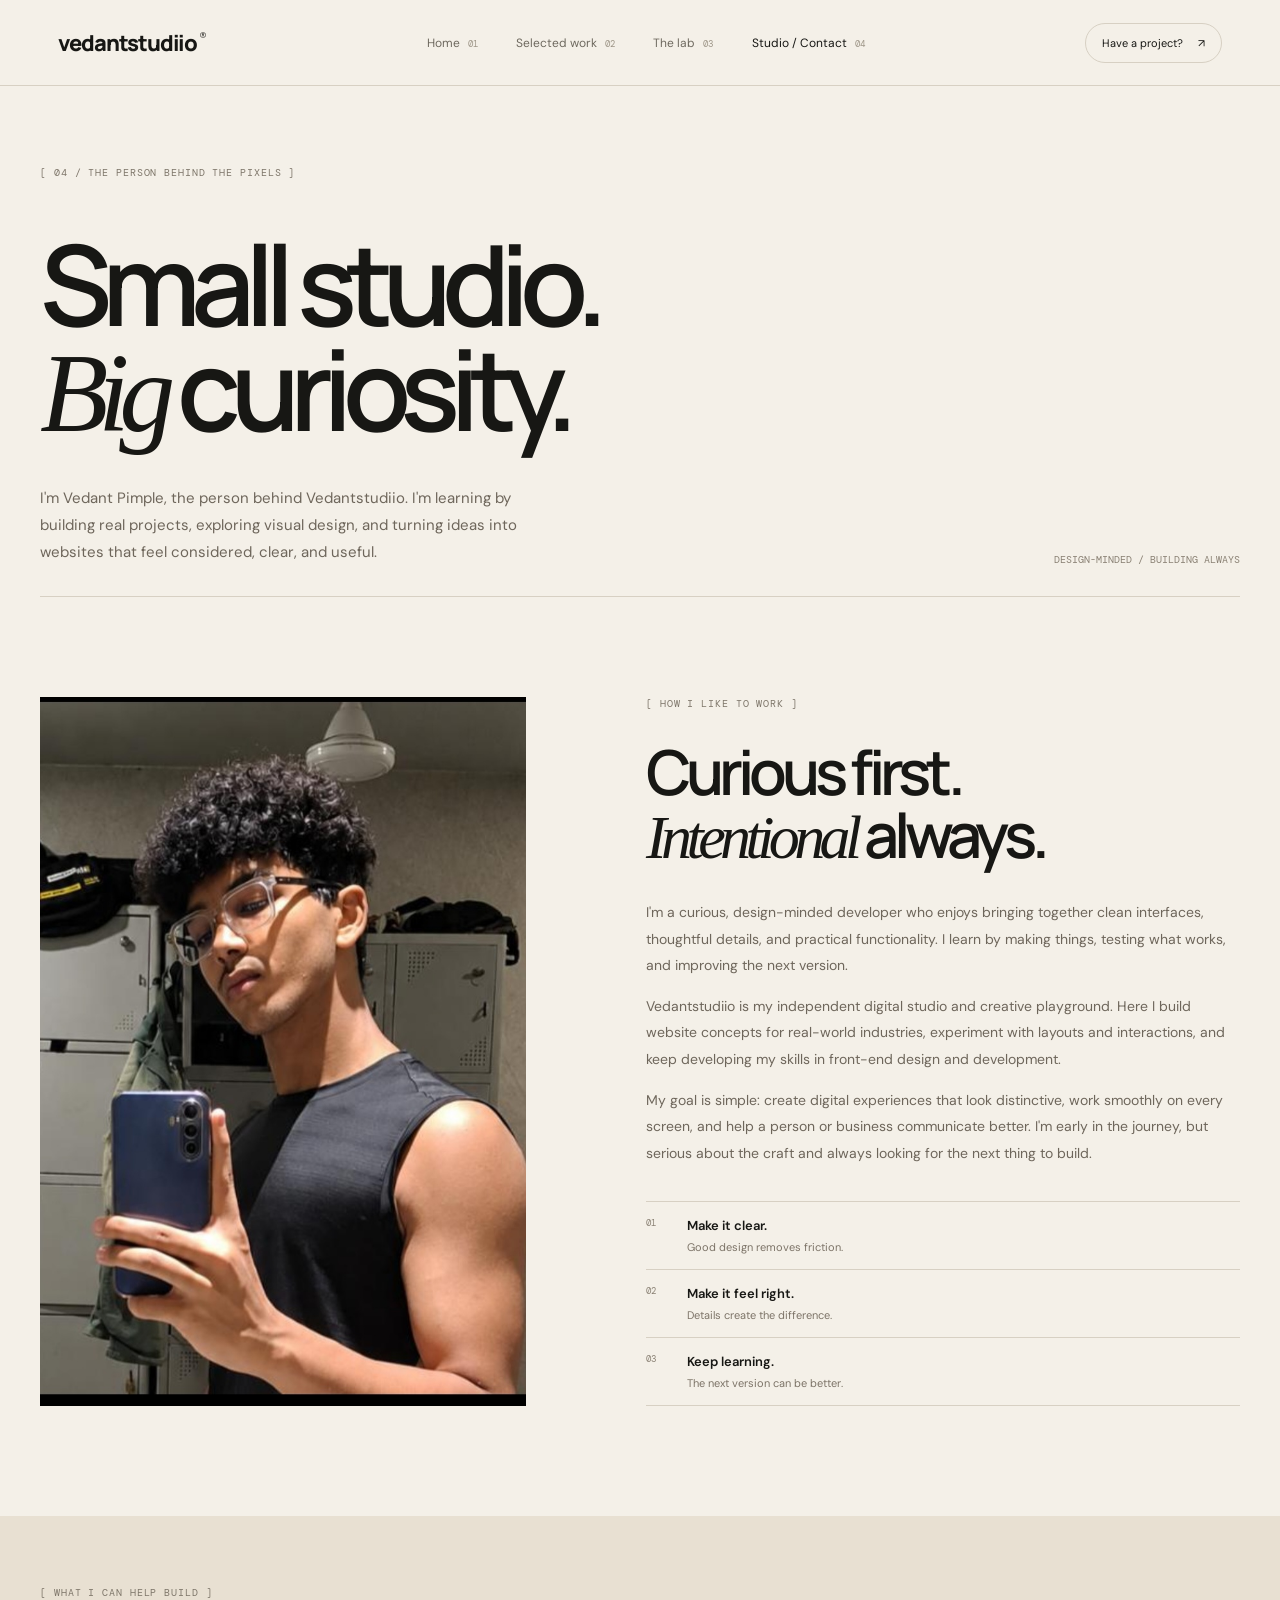
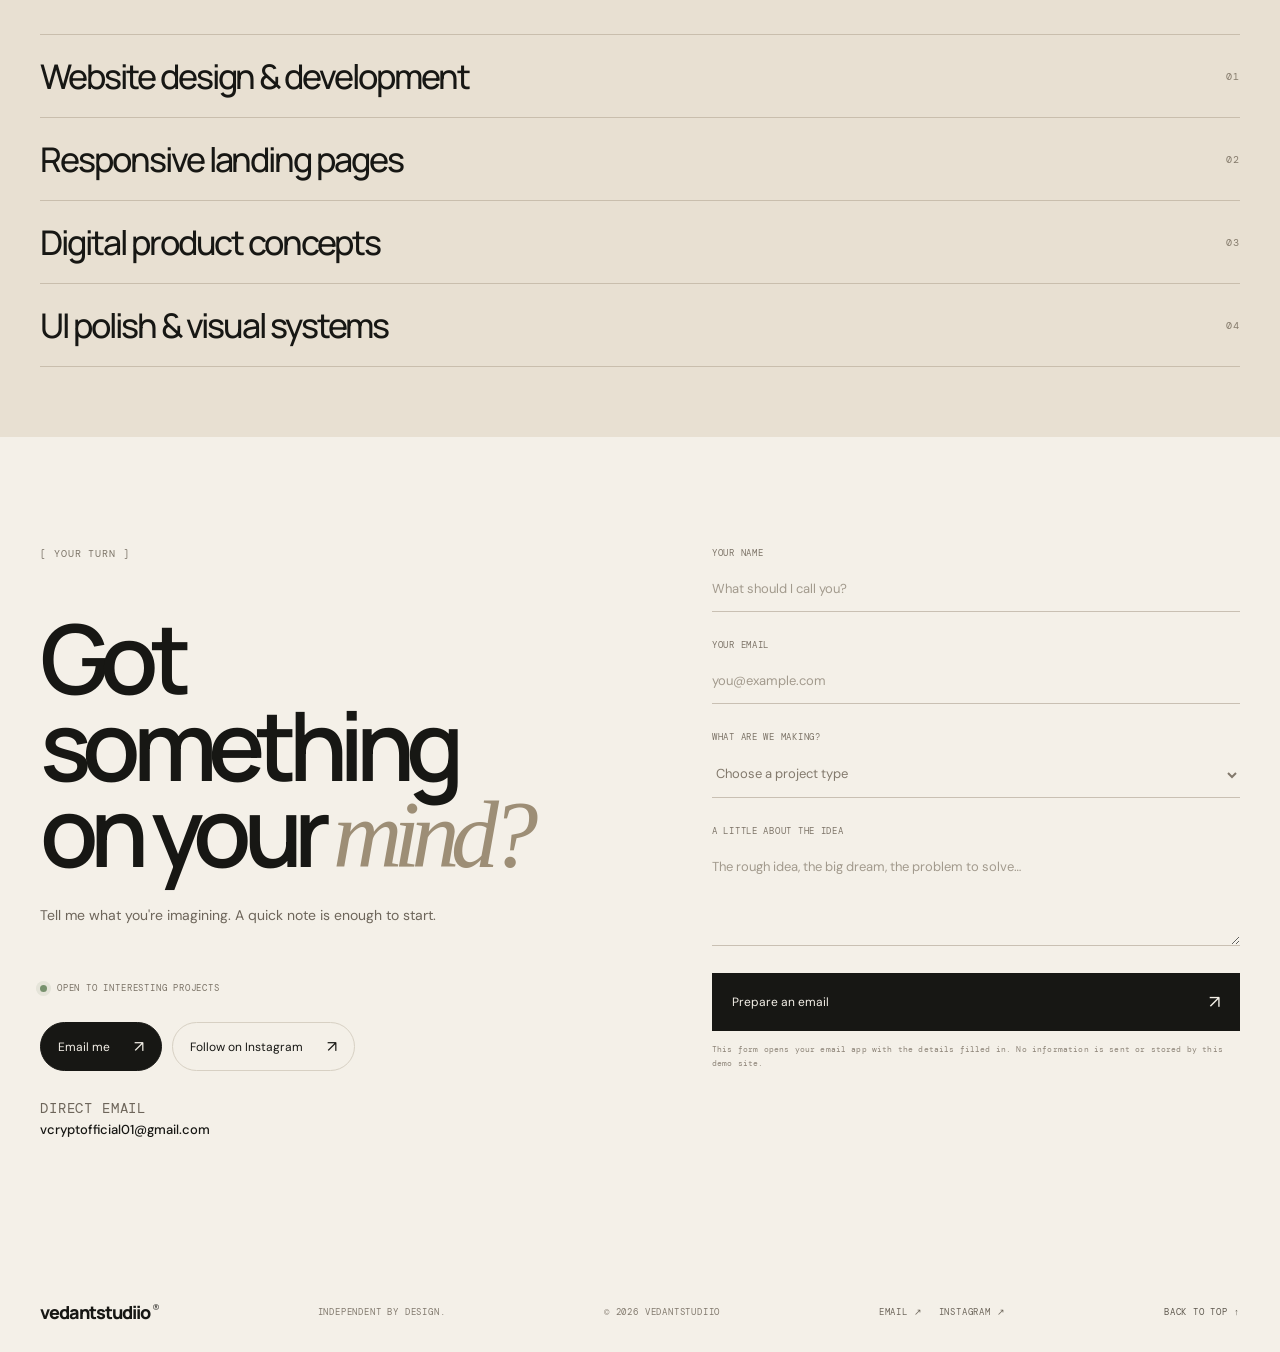
==== about.html @ d3da40c5 "Replace with correct portfolio files" ====
<!doctype html><html lang="en"><head><meta charset="utf-8"><meta name="viewport" content="width=device-width,initial-scale=1"><meta name="theme-color" content="#f4f0e8"><meta name="description" content="Meet Vedantstudiio and start a project conversation."><title>Studio / Contact — Vedantstudiio®</title><link rel="preconnect" href="https://fonts.googleapis.com"><link href="https://fonts.googleapis.com/css2?family=DM+Mono:wght@400;500&family=DM+Sans:wght@400;500;600;700&family=Manrope:wght@400;500;600;700;800&display=swap" rel="stylesheet"><link rel="stylesheet" href="styles.css"><script defer src="script.js"></script></head><body><header class="site-header"><a class="wordmark" href="index.html">vedantstudiio<span>®</span></a><nav class="nav" id="nav"><a href="index.html">Home <i>01</i></a><a href="work.html">Selected work <i>02</i></a><a href="lab.html">The lab <i>03</i></a><a class="active" href="about.html">Studio / Contact <i>04</i></a></nav><a class="header-cta" href="#contact">Have a project? <span>↗</span></a><button class="menu-toggle" aria-label="Toggle menu" aria-expanded="false"><span></span><span></span></button></header><main><section class="page-hero shell about-hero"><p class="section-label">[ 04 / THE PERSON BEHIND THE PIXELS ]</p><h1>Small studio.<br><span class="serif-word">Big</span> curiosity.</h1><div class="page-hero-bottom"><p>I'm Vedant Pimple, the person behind Vedantstudiio. I'm learning by building real projects, exploring visual design, and turning ideas into websites that feel considered, clear, and useful.</p><span>DESIGN-MINDED / BUILDING ALWAYS</span></div></section><section class="about-story shell"><div class="about-mark image-slot"><img class="replaceable-image portrait-image" src="assets/vedant.jpg" alt="Portrait of Vedant" onerror="this.classList.add('image-missing')"><span class="image-hint">ADD YOUR PHOTO · assets/vedant.jpg</span><div class="about-mark-inner"><span>V.</span><small>IDEAS<br>IN MOTION</small><b>✳</b></div><span class="about-mark-caption">A WORK IN PROGRESS, BY DESIGN.</span></div><div class="about-copy"><p class="section-label">[ HOW I LIKE TO WORK ]</p><h2>Curious first.<br><span class="serif-word">Intentional</span> always.</h2><p>I'm a curious, design-minded developer who enjoys bringing together clean interfaces, thoughtful details, and practical functionality. I learn by making things, testing what works, and improving the next version.</p><p>Vedantstudiio is my independent digital studio and creative playground. Here I build website concepts for real-world industries, experiment with layouts and interactions, and keep developing my skills in front-end design and development.</p><p>My goal is simple: create digital experiences that look distinctive, work smoothly on every screen, and help a person or business communicate better. I'm early in the journey, but serious about the craft and always looking for the next thing to build.</p><div class="principles"><div><span>01</span><b>Make it clear.</b><p>Good design removes friction.</p></div><div><span>02</span><b>Make it feel right.</b><p>Details create the difference.</p></div><div><span>03</span><b>Keep learning.</b><p>The next version can be better.</p></div></div></div></section><section class="services-band"><div class="shell"><p class="section-label">[ WHAT I CAN HELP BUILD ]</p><div class="service-row"><h3>Website design & development</h3><span>01</span></div><div class="service-row"><h3>Responsive landing pages</h3><span>02</span></div><div class="service-row"><h3>Digital product concepts</h3><span>03</span></div><div class="service-row"><h3>UI polish & visual systems</h3><span>04</span></div></div></section><section class="contact-section shell" id="contact"><div class="contact-intro"><p class="section-label">[ YOUR TURN ]</p><h2>Got something<br>on your <span class="serif-word">mind?</span></h2><p>Tell me what you're imagining. A quick note is enough to start.</p><div class="contact-aside"><span class="status-dot"></span> OPEN TO INTERESTING PROJECTS</div><div class="about-social-actions"><a class="social-action social-action-dark" href="mailto:vcryptofficial01@gmail.com">Email me <span>↗</span></a><a class="social-action" href="https://instagram.com/vedantstudiio?srtk=dDhkZWZseGZianFi" target="_blank" rel="noopener noreferrer">Follow on Instagram <span>↗</span></a></div><p class="contact-email-line">DIRECT EMAIL <a href="mailto:vcryptofficial01@gmail.com">vcryptofficial01@gmail.com</a></p></div><form class="contact-form" id="contact-form"><label for="name">YOUR NAME</label><input id="name" name="name" placeholder="What should I call you?" required><label for="email">YOUR EMAIL</label><input id="email" name="email" type="email" placeholder="you@example.com" required><label for="project">WHAT ARE WE MAKING?</label><select id="project" name="project" required><option value="" disabled selected>Choose a project type</option><option>Business website</option><option>Landing page</option><option>Digital product / concept</option><option>Something else</option></select><label for="message">A LITTLE ABOUT THE IDEA</label><textarea id="message" name="message" rows="4" placeholder="The rough idea, the big dream, the problem to solve…" required></textarea><button class="submit-button" type="submit">Prepare an email <span>↗</span></button><p class="form-note">This form opens your email app with the details filled in. No information is sent or stored by this demo site.</p><p class="form-feedback" id="form-feedback" aria-live="polite"></p></form></section></main><footer class="site-footer shell"><a class="wordmark" href="index.html">vedantstudiio<span>®</span></a><span>INDEPENDENT BY DESIGN.</span><span>© <span data-year>2026</span> VEDANTSTUDIIO</span><div class="footer-social"><a href="mailto:vcryptofficial01@gmail.com">EMAIL ↗</a><a href="https://instagram.com/vedantstudiio?srtk=dDhkZWZseGZianFi" target="_blank" rel="noopener noreferrer">INSTAGRAM ↗</a></div><a href="#top" class="back-top">BACK TO TOP ↑</a></footer></body></html>
---- styles.css ----
:root{--paper:#f4f0e8;--paper-2:#e9e2d5;--ink:#171714;--muted:#777166;--line:#d7d0c3;--accent:#b7a88f;--mono:'DM Mono',monospace;--sans:'DM Sans',sans-serif;--display:'Manrope',sans-serif}*{box-sizing:border-box}html{scroll-behavior:smooth;scroll-padding-top:90px}body{margin:0;background:var(--paper);color:var(--ink);font-family:var(--sans);-webkit-font-smoothing:antialiased}a{color:inherit;text-decoration:none}button,input,textarea,select{font:inherit}.shell{width:min(1200px,calc(100% - 64px));margin-inline:auto}.loader{position:fixed;inset:0;background:var(--ink);color:var(--paper);z-index:1000;display:flex;flex-direction:column;align-items:center;justify-content:center;gap:12px;transition:opacity .65s ease,visibility .65s ease}.loader>span{font:800 72px var(--display);letter-spacing:-.1em}.loader-dot{color:#c2b49b}.loader small{font:10px var(--mono);letter-spacing:.18em}.loader.done{opacity:0;visibility:hidden}.site-header{height:86px;width:min(1440px,100%);padding:0 4.5%;margin:auto;display:flex;align-items:center;justify-content:space-between;border-bottom:1px solid var(--line);position:relative;z-index:30}.wordmark{font:800 22px var(--display);letter-spacing:-1.2px;white-space:nowrap}.wordmark span{font:10px var(--mono);vertical-align:top;margin-left:3px;letter-spacing:0}.nav{display:flex;align-items:center;gap:clamp(16px,3vw,42px)}.nav a{font-size:12px;color:#6e695f;transition:color .2s}.nav a:hover,.nav a.active{color:var(--ink)}.nav i{font:9px var(--mono);color:#9e9688;margin-left:5px}.header-cta{font-size:11px;border:1px solid var(--line);border-radius:50px;padding:12px 16px;transition:background .2s,color .2s}.header-cta span{margin-left:12px}.header-cta:hover{background:var(--ink);color:var(--paper)}.menu-toggle{display:none;background:none;border:0;padding:8px}.menu-toggle span{display:block;width:23px;height:1px;background:var(--ink);margin:6px}.hero{padding-top:68px}.eyebrow,.section-label,.mini-label,.hero-meta,.art-caption,.visual-top,.visual-index,.project-tags,.manifesto-bottom,.site-footer,.lab-board-head,.motion-label,.system-label,.type-art-small,.type-art-foot,.detail-meta span,.service-row>span,.contact-aside,.form-note{font:10px var(--mono);letter-spacing:.09em}.eyebrow{display:flex;align-items:center;gap:10px;color:#696357}.eyebrow-year{margin-left:auto}.status-dot{display:inline-block;width:7px;height:7px;border-radius:50%;background:#78916e;box-shadow:0 0 0 4px #78916e20}.hero h1,.page-hero h1{font:600 clamp(58px,9.5vw,132px)/.94 var(--display);letter-spacing:-.09em;margin:62px 0 28px;max-width:1100px}.serif-word{font-family:Georgia,'Times New Roman',serif;font-weight:400;font-style:italic;letter-spacing:-.09em}.period{color:#a99b83}.hero-bottom{display:flex;align-items:flex-end;justify-content:space-between;gap:32px;margin-bottom:54px}.hero-copy{font-size:16px;line-height:1.75;color:#666055;max-width:430px;margin:0}.round-link{width:100px;height:100px;border:1px solid var(--line);border-radius:50%;display:flex;flex-direction:column;align-items:center;justify-content:center;gap:7px;font-size:11px;line-height:1.3;transition:background .25s,color .25s,transform .25s}.round-link b{font-size:18px;font-weight:400}.round-link:hover{background:var(--ink);color:var(--paper);transform:rotate(-8deg)}.hero-art{height:clamp(300px,42vw,510px);background:#e7e0d3;position:relative;overflow:hidden}.art-grid{position:absolute;inset:0;background-image:linear-gradient(#1717140b 1px,transparent 1px),linear-gradient(90deg,#1717140b 1px,transparent 1px);background-size:42px 42px;mask-image:linear-gradient(90deg,transparent,#000 25%,#000 75%,transparent)}.orbit{position:absolute;border:1px solid #8d816d70;border-radius:50%;left:50%;top:50%;transform:translate(-50%,-50%) rotate(-25deg)}.orbit-one{width:64%;height:76%}.orbit-two{width:42%;height:110%;transform:translate(-50%,-50%) rotate(42deg)}.art-core{position:absolute;width:clamp(140px,22vw,270px);aspect-ratio:1;left:50%;top:50%;transform:translate(-50%,-50%);border-radius:50%;background:radial-gradient(circle at 35% 28%,#f7f1e6 0,#c8b99f 35%,#897d6b 72%,#554d42 100%);box-shadow:inset -22px -22px 35px #17171428,0 28px 80px #17171424;display:grid;place-items:center}.art-core:after{content:'';position:absolute;inset:9%;border:1px solid #f4f0e85c;border-radius:50%}.art-core span{font:700 clamp(48px,8vw,100px) var(--display);letter-spacing:-.12em;color:#27241f;text-shadow:0 1px 0 #fff6}.art-caption{position:absolute;bottom:24px;color:#6d6558}.art-caption-left{left:26px}.art-caption-right{right:26px}.art-cross{position:absolute;font-size:25px;color:#807461}.cross-one{top:20%;left:20%}.cross-two{bottom:20%;right:18%;font-size:32px}.hero-meta{display:flex;justify-content:space-between;color:#827a6d;padding:17px 0 0}.intro-band{margin-top:120px;background:#eae4d9;padding:90px 0}.intro-grid{display:grid;grid-template-columns:1fr 2fr;gap:8%}.section-label{color:#7e766a;margin:0}.intro-grid h2,.section-heading h2,.next-project h2{font:600 clamp(38px,5vw,66px)/1.04 var(--display);letter-spacing:-.07em;margin:0 0 24px;max-width:700px}.body-copy{color:#6a6358;font-size:15px;line-height:1.85;max-width:570px}.text-link{display:inline-flex;align-items:center;gap:28px;padding:10px 0;border-bottom:1px solid #a79d8c;font-size:12px;margin-top:16px}.text-link span{font-size:17px;transition:transform .2s}.text-link:hover span{transform:translate(3px,-3px)}.section-space{padding-top:110px;padding-bottom:110px}.section-heading{display:flex;align-items:flex-end;justify-content:space-between;gap:24px;margin-bottom:40px}.section-heading h2{margin:15px 0 0}.section-heading>.text-link{margin-bottom:8px}.project-grid{display:grid;grid-template-columns:1fr 1fr;gap:24px}.project-card{min-width:0}.project-visual{height:clamp(300px,39vw,475px);position:relative;overflow:hidden}.visual-top{position:absolute;z-index:3;left:22px;right:22px;top:20px;display:flex;justify-content:space-between;color:#5d574d;font-size:9px}.visual-index{position:absolute;bottom:18px;right:20px;color:#6d6559;font-size:9px}.dental-visual{background:#dce0d2}.dental-window{position:absolute;inset:16% 10% 13%;background:#f7f4ec;overflow:hidden;box-shadow:0 20px 60px #29291d14}.dental-nav{position:absolute;left:6%;right:6%;top:7%;display:flex;justify-content:space-between;align-items:center;z-index:2}.dental-nav b{font:800 16px var(--display);letter-spacing:-1px}.dental-nav b span{color:#809078}.dental-nav small{font-size:7px;color:#77796d}.dental-copy{position:absolute;z-index:2;left:8%;top:31%;font:700 clamp(23px,3.1vw,44px)/.98 var(--display);letter-spacing:-.08em}.dental-copy em{font-family:Georgia,serif;font-weight:400}.dental-copy i{font:18px var(--sans);display:inline-block;margin-left:12px}.dental-sun{position:absolute;width:44%;aspect-ratio:1;border-radius:50%;right:7%;top:25%;background:#d7d9c7}.dental-leaf{position:absolute;z-index:1;background:#8d9a7f;border-radius:100% 0 100% 0;transform:rotate(35deg)}.leaf-a{width:29%;height:52%;right:13%;bottom:-2%}.leaf-b{width:22%;height:40%;right:30%;bottom:0;transform:rotate(-32deg);background:#aab39b}.dental-pill{position:absolute;left:8%;bottom:10%;z-index:3;border:1px solid #b9b9a8;border-radius:30px;padding:8px 10px;font:8px var(--mono);letter-spacing:.08em}.chemistry-visual{background:#242821;color:#e9e4d8}.chemistry-visual .visual-top,.chemistry-visual .visual-index{color:#c7c0b2}.chem-orb{position:absolute;border-radius:50%;border:1px solid #c6b89b80}.orb-a{width:55%;aspect-ratio:1;right:-8%;top:17%;background:radial-gradient(circle at 33% 30%,#c3b497,#6f7563 42%,#30352b 72%);box-shadow:inset -25px -25px 40px #0b0e0b90,0 25px 70px #0003}.orb-b{width:25%;aspect-ratio:1;right:36%;top:18%;background:radial-gradient(circle at 30% 30%,#d6c7a9,#5e6657 80%)}.orb-c{width:15%;aspect-ratio:1;right:18%;bottom:16%;background:radial-gradient(circle at 35% 30%,#e4d4b5,#777b65 70%)}.chem-lines{position:absolute;inset:0;background:repeating-linear-gradient(120deg,transparent 0 32px,#d8cfb018 33px 34px)}.chem-title{position:absolute;left:9%;top:28%;z-index:2;font:700 clamp(27px,4vw,54px)/.94 var(--display);letter-spacing:-.08em}.chem-title em{font-family:Georgia,serif;font-weight:400}.chem-footer{position:absolute;left:22px;right:22px;bottom:22px;display:flex;justify-content:space-between;font:9px var(--mono);color:#c7c0b2;letter-spacing:.07em}.project-info{display:flex;justify-content:space-between;align-items:center;padding:20px 0 12px}.project-info h3{font:600 23px var(--display);letter-spacing:-.05em;margin:0 0 5px}.project-info p{font-size:12px;color:#777064;margin:0}.arrow-circle{display:grid;place-items:center;width:42px;height:42px;flex-shrink:0;border:1px solid var(--line);border-radius:50%;font-size:18px;transition:background .2s,color .2s,transform .2s}.project-card:hover .arrow-circle,.lab-submit .arrow-circle:hover{background:var(--ink);color:var(--paper);transform:rotate(45deg)}.project-tags{display:flex;gap:8px;flex-wrap:wrap;color:#837b6f;font-size:8px}.project-tags span,.lab-tags span{border:1px solid var(--line);border-radius:20px;padding:7px 10px}.manifesto{background:#d9d0c0;padding:85px 0 34px;overflow:hidden}.manifesto-inner{position:relative}.manifesto-text{font:700 clamp(72px,13vw,175px)/.82 var(--display);letter-spacing:-.105em;margin:65px 0 80px}.manifesto-text .serif-word{letter-spacing:-.11em}.manifesto-star{font:32px var(--sans);vertical-align:top;margin-left:18px;color:#877b66}.manifesto-bottom{border-top:1px solid #b7ad9d;padding-top:18px;display:flex;justify-content:space-between;color:#6c6356}.lab-strip{display:grid;grid-template-columns:70px 1fr 150px;align-items:center;gap:24px;border-top:1px solid var(--line);border-bottom:1px solid var(--line);padding:32px 0}.lab-number{font:12px var(--mono);color:#827a6d;align-self:start}.lab-main h3{font:600 clamp(23px,3vw,36px) var(--display);letter-spacing:-.06em;margin:12px 0}.lab-main p{font-size:13px;line-height:1.7;color:#71695e;max-width:560px;margin:0}.mini-label{font-size:9px;color:#857c6f}.lab-stamp{width:118px;height:118px;border:1px solid #a79b87;border-radius:50%;display:flex;align-items:center;justify-content:center;flex-direction:column;text-align:center;font:10px var(--mono);line-height:1.5;transform:rotate(10deg);color:#756b5a}.lab-stamp span{font-size:19px}.contact-banner{background:var(--ink);color:var(--paper);padding:85px 0 28px}.contact-banner .section-label{color:#a9a091}.contact-inner{position:relative}.contact-inner h2{font:600 clamp(65px,10vw,132px)/.88 var(--display);letter-spacing:-.09em;margin:55px 0 70px}.contact-inner h2 .serif-word{color:#c9bba4}.contact-circle{position:absolute;right:7%;top:30%;width:125px;height:125px;border:1px solid #827b6d;border-radius:50%;display:flex;align-items:center;justify-content:center;flex-direction:column;gap:10px;font-size:12px;line-height:1.35;transition:background .2s,color .2s,transform .2s}.contact-circle b{font-size:20px;font-weight:400}.contact-circle:hover{background:var(--paper);color:var(--ink);transform:rotate(-8deg)}.contact-bottom{display:flex;justify-content:space-between;border-top:1px solid #494840;padding-top:18px;font:10px var(--mono);letter-spacing:.08em;color:#aaa293}.contact-bottom a{color:var(--paper)}.site-footer{display:flex;align-items:center;justify-content:space-between;gap:20px;padding-top:28px;padding-bottom:28px;color:#827a6e;font-size:9px}.site-footer .wordmark{color:var(--ink);font:800 18px var(--display);letter-spacing:-1px}.back-top{color:#5f594f}.page-hero{padding-top:80px;padding-bottom:55px}.page-hero h1{font-size:clamp(60px,9vw,112px);margin:52px 0 38px}.page-hero-bottom{display:flex;align-items:flex-end;justify-content:space-between;gap:30px;border-bottom:1px solid var(--line);padding-bottom:30px}.page-hero-bottom p{font-size:15px;line-height:1.8;color:#6e665b;max-width:500px;margin:0}.page-hero-bottom>span{font:10px var(--mono);color:#8a8174;white-space:nowrap}.work-list{padding-bottom:110px}.work-detail{padding:36px 0 76px;border-bottom:1px solid var(--line);margin-bottom:35px}.large-visual{height:clamp(360px,55vw,620px)}.large-visual .dental-window{inset:13% 16% 12%}.large-visual .dental-copy{font-size:clamp(35px,6vw,75px)}.large-visual .dental-nav b{font-size:22px}.large-visual .dental-pill{font-size:10px;padding:11px 14px}.large-visual .chem-title{font-size:clamp(48px,8vw,100px)}.work-detail-copy{display:grid;grid-template-columns:1.2fr 1fr;gap:10%;padding-top:30px}.work-detail-copy h2{font:600 clamp(32px,5vw,55px) var(--display);letter-spacing:-.07em;margin:12px 0}.work-detail-copy>div:first-child>p{font-size:14px;line-height:1.85;color:#6c6459;max-width:580px}.detail-meta{display:grid;gap:18px;align-content:center}.detail-meta div{display:flex;flex-direction:column;gap:7px;border-bottom:1px solid var(--line);padding-bottom:13px}.detail-meta span{font-size:8px;color:#8a8174}.detail-meta b{font-size:12px;font-weight:500}.note-card{background:#e9e2d5;padding:28px;display:flex;gap:25px;align-items:flex-start}.note-symbol{font-size:28px}.note-card h3{font:600 23px var(--display);letter-spacing:-.05em;margin:10px 0}.note-card p{font-size:12px;line-height:1.8;color:#70685d;max-width:700px}.next-project{background:#e8e0d2;padding:80px 0}.next-project h2{margin:40px 0}.lab-hero{padding-bottom:40px}.live-note{display:flex;align-items:center;gap:9px}.lab-board{padding-bottom:110px}.lab-board-head{display:flex;justify-content:space-between;color:#857c70;padding:18px 0;border-top:1px solid var(--line)}.lab-item{display:grid;grid-template-columns:1fr 1fr;gap:6%;align-items:center;padding:35px 0;border-bottom:1px solid var(--line)}.lab-art{aspect-ratio:1.16;position:relative;overflow:hidden;background:#e6dece}.type-art{background:#d8cdbb;padding:8%;display:flex;flex-direction:column;justify-content:space-between}.type-art-small,.type-art-foot{color:#756a59}.type-art-big{font:700 clamp(48px,7vw,90px)/.8 var(--display);letter-spacing:-.11em}.type-art-big em{font-family:Georgia,serif;font-weight:400}.type-art-star{position:absolute;right:11%;top:12%;font-size:40px;color:#8e806b}.motion-art{background:#22251f;display:grid;place-items:center}.motion-rings{width:65%;aspect-ratio:1;position:relative;border-radius:50%;display:grid;place-items:center}.motion-rings span{position:absolute;inset:0;border:1px solid #c7bba4a6;border-radius:50%;animation:orbit 14s linear infinite}.motion-rings span:nth-child(2){inset:10%;transform:rotateX(65deg);animation-duration:10s}.motion-rings span:nth-child(3){inset:20%;transform:rotateY(65deg);animation-duration:17s}.motion-rings span:nth-child(4){inset:-10%;transform:rotate(55deg);animation-duration:22s}.motion-rings i{font:700 clamp(40px,6vw,70px) var(--display);letter-spacing:-.1em;color:#e5d9c4;font-style:normal}.motion-label{position:absolute;bottom:20px;left:20px;color:#c4b8a3}.system-art{background:#e1d9ca;display:grid;place-items:center}.system-window{width:70%;height:65%;background:#f6f2e9;border:1px solid #bcb2a0;position:relative;padding:13% 8%}.system-window-head{position:absolute;top:0;left:0;right:0;height:18%;border-bottom:1px solid #d4cbbb;display:flex;align-items:center;gap:5px;padding:0 8%}.system-window-head span{width:5px;height:5px;border-radius:50%;background:#b4a893}.system-window-head b{font:7px var(--mono);margin-left:auto;color:#847968}.system-block{position:absolute;border:1px solid #b9ad98}.block-a{left:8%;top:29%;width:44%;height:36%;background:#d6c9b4}.block-b{right:8%;top:29%;width:30%;height:22%;background:#8d9580}.block-c{right:8%;bottom:15%;width:30%;height:27%;background:#ece4d6}.system-line{position:absolute;left:8%;bottom:15%;width:44%;height:1px;background:#b9ad98}.system-label{position:absolute;bottom:18px;left:20px;color:#726756;font-size:8px}.lab-item-copy h2{font:600 clamp(28px,4vw,43px)/1.05 var(--display);letter-spacing:-.07em;margin:17px 0}.lab-item-copy p{font-size:13px;line-height:1.8;color:#71695e;max-width:430px}.lab-item-top{display:flex;align-items:center;justify-content:space-between;gap:12px}.status-pill{font:8px var(--mono);letter-spacing:.05em;padding:7px 9px;border:1px solid #c9beac;border-radius:20px;color:#766b5a;white-space:nowrap}.lab-tags{display:flex;gap:8px;flex-wrap:wrap;margin-top:22px;font:8px var(--mono);color:#81786b}.lab-submit{margin-top:55px;background:#e8e0d2;padding:28px;display:flex;align-items:center;gap:24px}.lab-submit-star{font-size:32px}.lab-submit div{flex:1}.lab-submit h3{font:600 25px var(--display);letter-spacing:-.05em;margin:9px 0}.lab-submit p{font-size:12px;color:#766e62;margin:0}.about-story{display:grid;grid-template-columns:.9fr 1.1fr;gap:10%;padding-top:45px;padding-bottom:110px}.about-mark{display:flex;flex-direction:column;align-items:center;justify-content:center;min-height:420px;background:#e5ddcf;position:relative;overflow:hidden}.about-mark:before,.about-mark:after{content:'';position:absolute;border:1px solid #b4a68f;border-radius:50%;width:120%;aspect-ratio:1}.about-mark:after{width:80%}.about-mark-inner{width:180px;aspect-ratio:1;background:radial-gradient(circle at 30% 25%,#f4ecdc,#b4a48b 60%,#827562);border-radius:50%;display:flex;flex-direction:column;align-items:center;justify-content:center;position:relative;z-index:1;box-shadow:inset -20px -20px 40px #17171420,0 20px 50px #1717141c}.about-mark-inner>span{font:800 90px var(--display);letter-spacing:-.14em}.about-mark-inner small{font:8px var(--mono);letter-spacing:.13em;text-align:center;line-height:1.6}.about-mark-inner b{position:absolute;right:-12px;top:10px;font-size:25px;font-weight:400}.about-mark-caption{position:absolute;bottom:18px;left:18px;font:8px var(--mono);color:#827664;letter-spacing:.08em}.about-copy h2{font:600 clamp(38px,5vw,62px)/1.02 var(--display);letter-spacing:-.08em;margin:30px 0}.about-copy>p:not(.section-label){font-size:14px;line-height:1.9;color:#6e665b}.principles{border-top:1px solid var(--line);margin-top:35px}.principles div{display:grid;grid-template-columns:35px 1fr;gap:6px;padding:15px 0;border-bottom:1px solid var(--line)}.principles span{font:9px var(--mono);color:#8a8174}.principles b{font-size:13px;font-weight:600}.principles p{grid-column:2;margin:0;font-size:11px;color:#7c7367}.services-band{background:#e8e0d2;padding:70px 0}.services-band>.shell>.section-label{margin-bottom:35px}.service-row{display:flex;justify-content:space-between;align-items:center;border-top:1px solid #c9bead;padding:18px 0}.service-row:last-child{border-bottom:1px solid #c9bead}.service-row h3{font:500 clamp(20px,3vw,34px) var(--display);letter-spacing:-.06em;margin:0}.service-row>span{color:#857b6c}.contact-section{padding-top:110px;padding-bottom:120px;display:grid;grid-template-columns:1fr 1fr;gap:12%}.contact-intro h2{font:600 clamp(54px,8vw,96px)/.9 var(--display);letter-spacing:-.09em;margin:55px 0 25px}.contact-intro h2 .serif-word{color:#9d8e76}.contact-intro>p:not(.section-label){font-size:14px;color:#6d655a;line-height:1.7}.contact-aside{display:flex;align-items:center;gap:10px;margin-top:55px;color:#7b7367;font-size:9px}.contact-form{display:flex;flex-direction:column;align-items:stretch}.contact-form label{font:9px var(--mono);letter-spacing:.08em;color:#7d7468;margin:0 0 9px}.contact-form input,.contact-form textarea,.contact-form select{width:100%;border:0;border-bottom:1px solid #c9c0b3;background:transparent;border-radius:0;padding:12px 0 14px;margin-bottom:27px;outline:none;color:var(--ink);font-size:13px}.contact-form input:focus,.contact-form textarea:focus,.contact-form select:focus{border-color:var(--ink)}.contact-form input::placeholder,.contact-form textarea::placeholder{color:#a29a8d}.contact-form select{color:#82796c}.contact-form select:valid{color:var(--ink)}.contact-form textarea{resize:vertical;min-height:100px}.submit-button{border:0;background:var(--ink);color:var(--paper);padding:17px 20px;display:flex;justify-content:space-between;align-items:center;cursor:pointer;font-size:12px;transition:background .2s}.submit-button:hover{background:#4b4a40}.submit-button span{font-size:18px}.form-note{font-size:8px;color:#8c8377;line-height:1.7;letter-spacing:.02em;margin-top:12px}.form-feedback{font-size:12px;color:#5f7054;line-height:1.6}@keyframes orbit{to{transform:rotate(360deg)}}@media(min-width:1400px){.hero h1{font-size:132px}}@media(max-width:900px){.site-header{padding:0 24px}.nav{gap:16px}.nav a{font-size:11px}.header-cta{display:none}.shell{width:calc(100% - 48px)}.hero{padding-top:50px}.hero h1{margin-top:50px}.intro-grid{grid-template-columns:1fr 2fr;gap:5%}.section-space{padding-top:85px;padding-bottom:85px}.contact-circle{right:0;width:105px;height:105px}.lab-item{gap:4%}.about-story{gap:6%}.about-mark{min-height:350px}.about-mark-inner{width:145px}.about-mark-inner>span{font-size:70px}}@media(max-width:680px){.shell{width:calc(100% - 38px)}.site-header{height:72px;padding:0 19px}.wordmark{font-size:20px}.menu-toggle{display:block;z-index:2}.nav{display:none;position:absolute;top:71px;left:0;right:0;background:var(--paper);padding:25px 22px 30px;border-bottom:1px solid var(--line);flex-direction:column;align-items:stretch;gap:0}.nav.open{display:flex}.nav a{font-size:15px;padding:15px 0;border-bottom:1px solid var(--line)}.nav i{float:right}.hero{padding-top:40px}.eyebrow{font-size:8px;gap:7px}.eyebrow-year{font-size:8px}.hero h1,.page-hero h1{font-size:clamp(53px,13.5vw,82px);margin:47px 0 24px}.hero-bottom{align-items:flex-start;margin-bottom:35px;gap:15px}.hero-copy{font-size:13px;max-width:270px}.round-link{width:78px;height:78px;font-size:9px;flex-shrink:0}.hero-art{height:310px}.art-core{width:155px}.orbit-one{width:82%;height:65%}.orbit-two{width:60%;height:100%}.art-caption{font-size:7px;bottom:14px}.art-caption-left{left:12px}.art-caption-right{right:12px}.cross-one{left:10%;top:15%}.cross-two{right:9%;bottom:17%}.hero-meta{font-size:7px;gap:12px}.hero-meta span:last-child{text-align:right}.intro-band{margin-top:75px;padding:55px 0}.intro-grid{grid-template-columns:1fr;gap:28px}.intro-grid h2,.section-heading h2,.next-project h2{font-size:42px}.body-copy{font-size:13px}.section-space{padding-top:70px;padding-bottom:70px}.section-heading{align-items:flex-start;flex-direction:column;margin-bottom:27px;gap:0}.section-heading>.text-link{margin-top:8px}.project-grid{grid-template-columns:1fr;gap:35px}.project-visual{height:340px}.dental-copy{font-size:36px}.chem-title{font-size:45px}.project-info h3{font-size:21px}.project-info p{max-width:260px;line-height:1.5}.manifesto{padding:55px 0 25px}.manifesto-text{font-size:clamp(62px,15vw,95px);margin:55px 0 65px}.manifesto-bottom{font-size:7px;gap:20px}.manifesto-star{font-size:20px;margin-left:8px}.lab-strip{grid-template-columns:30px 1fr;gap:15px;padding:25px 0}.lab-stamp{grid-column:2;width:85px;height:85px;font-size:8px;justify-self:start;margin-top:10px}.lab-main h3{font-size:25px}.lab-main p{font-size:12px}.contact-banner{padding-top:60px}.contact-inner h2{font-size:clamp(60px,14vw,90px);margin:50px 0 70px}.contact-circle{position:relative;top:auto;right:auto;width:95px;height:95px;margin:-35px 0 50px auto;font-size:10px}.contact-bottom{font-size:7px;gap:15px}.site-footer{display:grid;grid-template-columns:1fr 1fr;gap:18px;font-size:8px}.site-footer>*:nth-child(even){text-align:right}.page-hero{padding-top:55px;padding-bottom:35px}.page-hero h1{margin:45px 0 30px}.page-hero-bottom{align-items:flex-start;flex-direction:column;gap:20px}.page-hero-bottom p{font-size:13px}.page-hero-bottom>span{font-size:8px}.work-list{padding-bottom:70px}.work-detail{padding:25px 0 50px;margin-bottom:20px}.large-visual{height:340px}.large-visual .dental-window{inset:17% 8% 13%}.large-visual .dental-copy{font-size:39px}.large-visual .dental-nav b{font-size:17px}.large-visual .dental-pill{font-size:7px}.large-visual .chem-title{font-size:43px}.work-detail-copy{grid-template-columns:1fr;gap:20px;padding-top:20px}.work-detail-copy h2{font-size:35px}.work-detail-copy>div:first-child>p{font-size:13px}.detail-meta{grid-template-columns:1fr 1fr;gap:15px}.detail-meta div:last-child{grid-column:1/-1}.note-card{padding:20px;gap:15px}.note-card h3{font-size:20px}.next-project{padding:55px 0}.next-project h2{font-size:44px}.lab-board-head{font-size:7px;gap:12px}.lab-board-head span:last-child{text-align:right}.lab-item{grid-template-columns:1fr;gap:25px;padding:28px 0}.lab-art{aspect-ratio:1.15}.type-art-big{font-size:70px}.lab-item-copy h2{font-size:31px}.lab-item-copy p{font-size:12px}.lab-submit{padding:20px;gap:13px;flex-wrap:wrap}.lab-submit h3{font-size:21px}.lab-submit p{line-height:1.6}.lab-submit-star{font-size:24px}.about-story{grid-template-columns:1fr;gap:45px;padding-top:25px;padding-bottom:70px}.about-mark{min-height:310px}.about-mark-inner{width:150px}.about-copy h2{font-size:44px;margin:25px 0}.about-copy>p:not(.section-label){font-size:13px}.services-band{padding:55px 0}.service-row h3{font-size:21px}.contact-section{grid-template-columns:1fr;gap:45px;padding-top:70px;padding-bottom:75px}.contact-intro h2{font-size:68px;margin:45px 0 20px}.contact-aside{margin-top:30px}.contact-form input,.contact-form textarea,.contact-form select{margin-bottom:23px}.loader>span{font-size:60px}}@media(prefers-reduced-motion:reduce){*,*:before,*:after{scroll-behavior:auto!important;animation-duration:.01ms!important;animation-iteration-count:1!important;transition-duration:.01ms!important}}
.reveal{opacity:0;transform:translateY(16px);transition:opacity .7s ease,transform .7s cubic-bezier(.2,.7,.2,1)}.reveal.is-visible{opacity:1;transform:translateY(0)}


/* Vedantstudiio refinement pass: responsive polish + direct contact links */
:where(a,button,input,textarea,select):focus-visible{outline:2px solid #8d7c60;outline-offset:4px}
img,svg,video,canvas{max-width:100%}
body{overflow-wrap:break-word}
.footer-social{display:flex;align-items:center;gap:16px;flex-wrap:wrap}
.footer-social a{color:#6e675c;transition:color .2s}
.footer-social a:hover{color:var(--ink)}
.about-social-actions{display:flex;flex-wrap:wrap;gap:10px;margin-top:28px}
.social-action{display:inline-flex;align-items:center;justify-content:space-between;gap:24px;border:1px solid var(--line);border-radius:999px;padding:13px 17px;font-size:12px;transition:background .2s,color .2s,border-color .2s}
.social-action span{font-size:16px}
.social-action:hover{background:#e8e0d2;border-color:#c8bdac}
.social-action-dark{background:var(--ink);color:var(--paper);border-color:var(--ink)}
.social-action-dark:hover{background:#454238;color:var(--paper)}
.contact-email-line{font:9px var(--mono);letter-spacing:.06em;color:#8a8174;margin-top:26px;line-height:1.9}
.contact-email-line a{display:block;color:var(--ink);font:500 13px var(--sans);letter-spacing:0;overflow-wrap:anywhere}
@media(max-width:680px){
  html{scroll-padding-top:78px}
  .site-header{padding-inline:18px}
  .wordmark{font-size:clamp(17px,5vw,20px);letter-spacing:-1px}
  .menu-toggle{min-width:44px;min-height:44px;display:grid;place-content:center}
  .menu-toggle span{margin:4px 0}
  .nav{top:71px;padding:15px 20px 22px;box-shadow:0 16px 24px #1717140a}
  .nav a{min-height:48px;display:flex;align-items:center;justify-content:space-between}
  .hero h1,.page-hero h1{font-size:clamp(47px,12.8vw,76px);letter-spacing:-.085em;overflow-wrap:normal}
  .eyebrow{flex-wrap:wrap;line-height:1.6}
  .eyebrow-year{margin-left:auto}
  .hero-bottom{align-items:center}
  .hero-copy{max-width:none;flex:1;min-width:0}
  .round-link{width:74px;height:74px}
  .hero-art{height:clamp(245px,76vw,310px)}
  .art-grid{background-size:30px 30px}
  .hero-meta{align-items:flex-start;line-height:1.7}
  .hero-meta span{max-width:48%}
  .project-visual{height:clamp(270px,86vw,340px)}
  .dental-copy{font-size:clamp(29px,9vw,36px)}
  .chem-title{font-size:clamp(36px,10vw,45px)}
  .contact-bottom{align-items:flex-start;line-height:1.8}
  .contact-bottom span,.contact-bottom a{max-width:48%}
  .site-footer{grid-template-columns:1fr 1fr;align-items:start;gap:17px 12px;padding-top:26px;padding-bottom:28px;line-height:1.8}
  .site-footer .wordmark{font-size:18px}
  .footer-social{grid-column:1/-1;gap:20px;padding-top:4px}
  .site-footer .back-top{grid-column:2;grid-row:2}
  .footer-social a,.back-top{min-height:36px;display:inline-flex;align-items:center}
  .about-social-actions{display:grid;grid-template-columns:1fr;max-width:320px}
  .social-action{min-height:46px}
  .contact-email-line{font-size:8px}
  .contact-email-line a{font-size:13px}
  .contact-section{gap:35px}
  .contact-form input,.contact-form textarea,.contact-form select{font-size:16px}
  .submit-button{min-height:50px}
}
@media(max-width:360px){
  .shell{width:calc(100% - 30px)}
  .site-header{padding-inline:15px}
  .wordmark{font-size:17px}
  .hero h1,.page-hero h1{font-size:clamp(43px,12.2vw,52px)}
  .eyebrow-year{width:100%;margin-left:17px}
  .hero-bottom{gap:10px}
  .round-link{width:66px;height:66px;font-size:8px}
  .manifesto-bottom{flex-wrap:wrap}
}
@media(hover:none){.round-link:hover{transform:none}}

/* Replaceable image slots: existing CSS artwork stays visible until a matching image is added. */
.image-slot{position:relative;isolation:isolate}
.replaceable-image{position:absolute;inset:0;width:100%;height:100%;object-fit:cover;display:block;z-index:5;transition:opacity .25s ease}
.replaceable-image.image-missing{display:none}
.image-hint{position:absolute;z-index:6;left:12px;bottom:12px;padding:7px 9px;background:#f4f0e8e8;color:#171714;border:1px solid #d7d0c3;font:8px 'DM Mono',monospace;letter-spacing:.04em;max-width:calc(100% - 24px);pointer-events:none}
.image-slot:has(.replaceable-image:not(.image-missing)) .image-hint{display:none}
.about-mark.image-slot{overflow:hidden}
.portrait-image{object-position:center 30%}
.project-live-link{display:inline-flex;flex-direction:column;align-items:flex-start;gap:5px;margin:22px 0 18px;padding:13px 16px;background:var(--ink);color:var(--paper);font:10px var(--mono);letter-spacing:.08em;width:max-content;max-width:100%}
.project-live-link small{font:9px var(--sans);letter-spacing:0;color:#d0c7b7}
@media(max-width:680px){.image-hint{font-size:7px;left:8px;bottom:8px;padding:6px 7px}.project-live-link{width:100%}}

/* Extra photo-ready Lab studies: replace each image path in lab.html with your own file. */
.lab-photo-art{overflow:hidden;background:#ddd2bf;color:#171714;min-height:260px}
.lab-photo-05{background:#d9ded2}.lab-photo-06{background:#252922;color:#f4f0e8}.lab-photo-07{background:#e4d8c8}.lab-photo-08{background:#d7d0c3}
.photo-art-index,.photo-art-foot{position:absolute;z-index:1;font:9px var(--mono);letter-spacing:.09em;opacity:.72}
.photo-art-index{top:28px;left:28px}.photo-art-foot{bottom:24px;left:28px;right:28px}
.photo-art-word{position:absolute;z-index:1;left:7%;top:28%;font:800 clamp(42px,6vw,78px)/.86 var(--display);letter-spacing:-.09em}
.photo-art-word em{font-family:Georgia,serif;font-weight:400}
.lab-photo-art .replaceable-image{object-fit:cover}
@media(max-width:680px){.photo-art-index{top:18px;left:18px}.photo-art-foot{bottom:18px;left:18px}.photo-art-word{font-size:clamp(44px,12vw,70px)}}
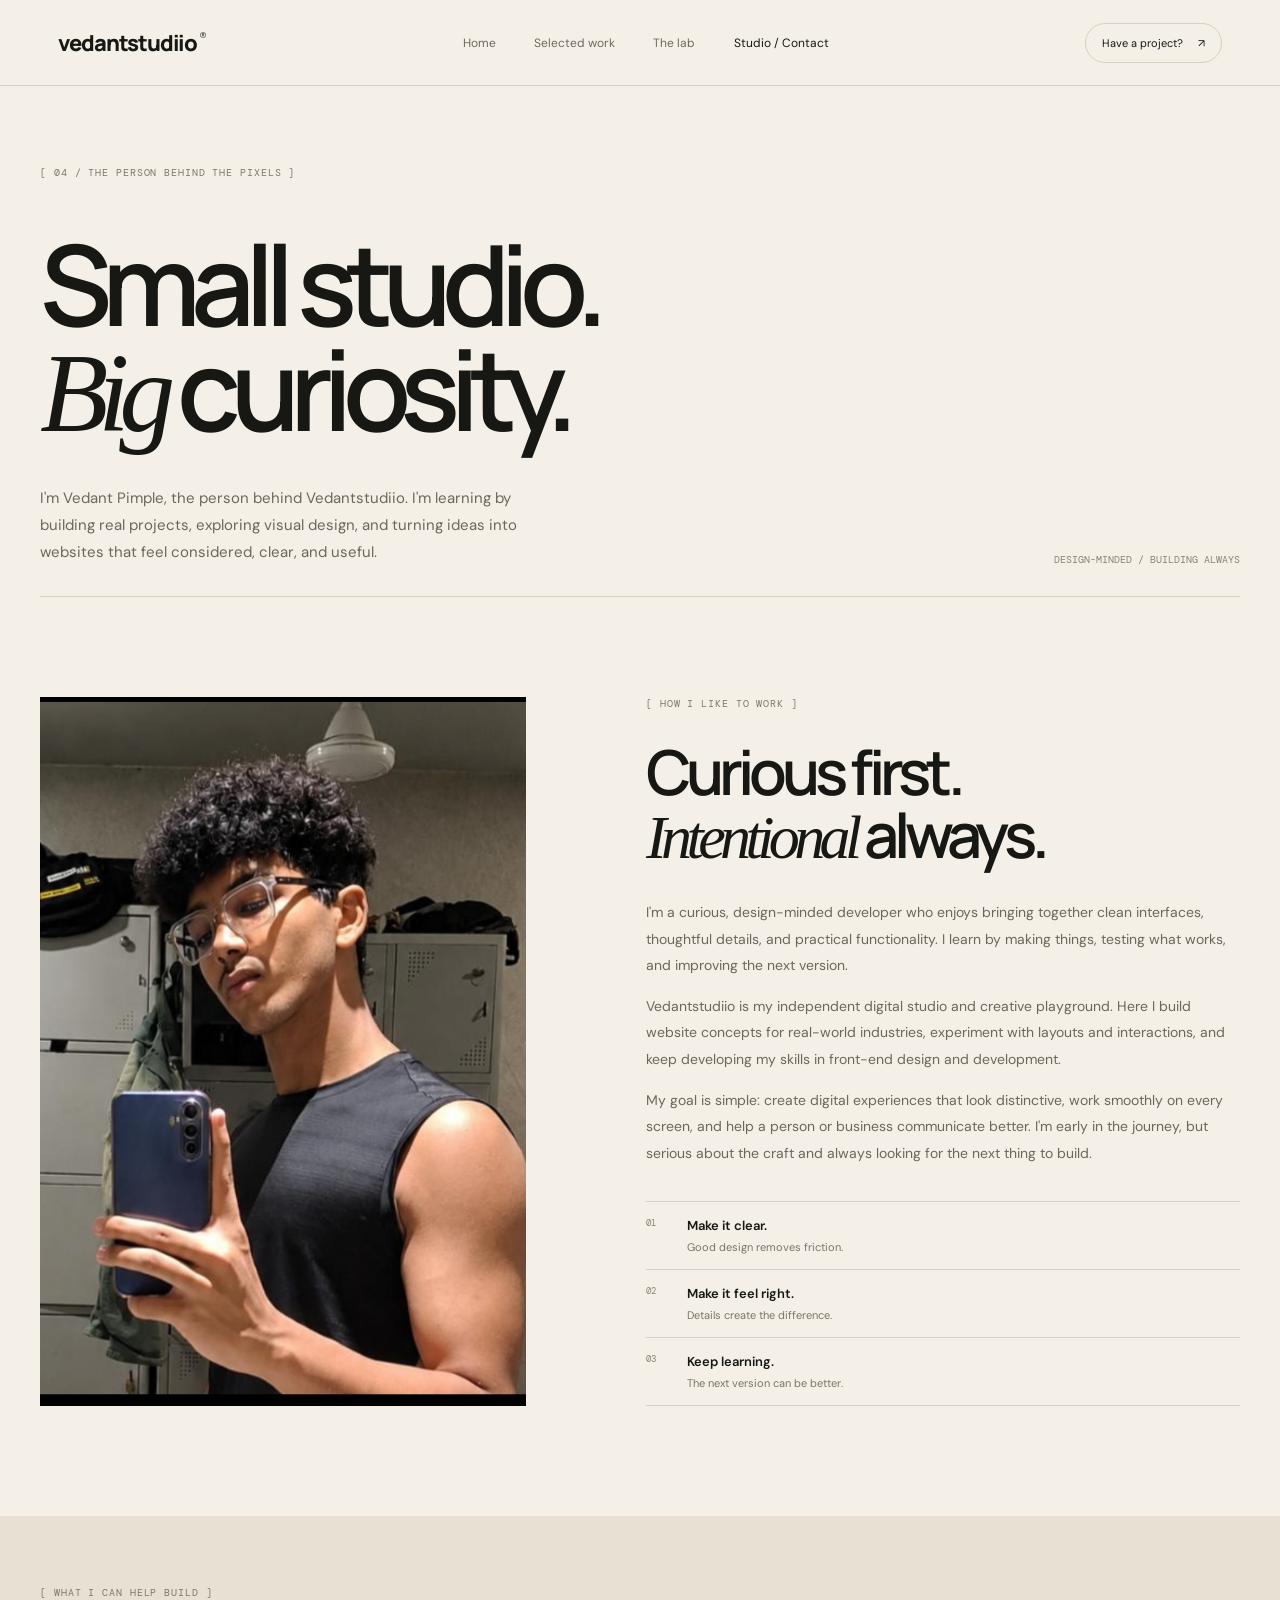
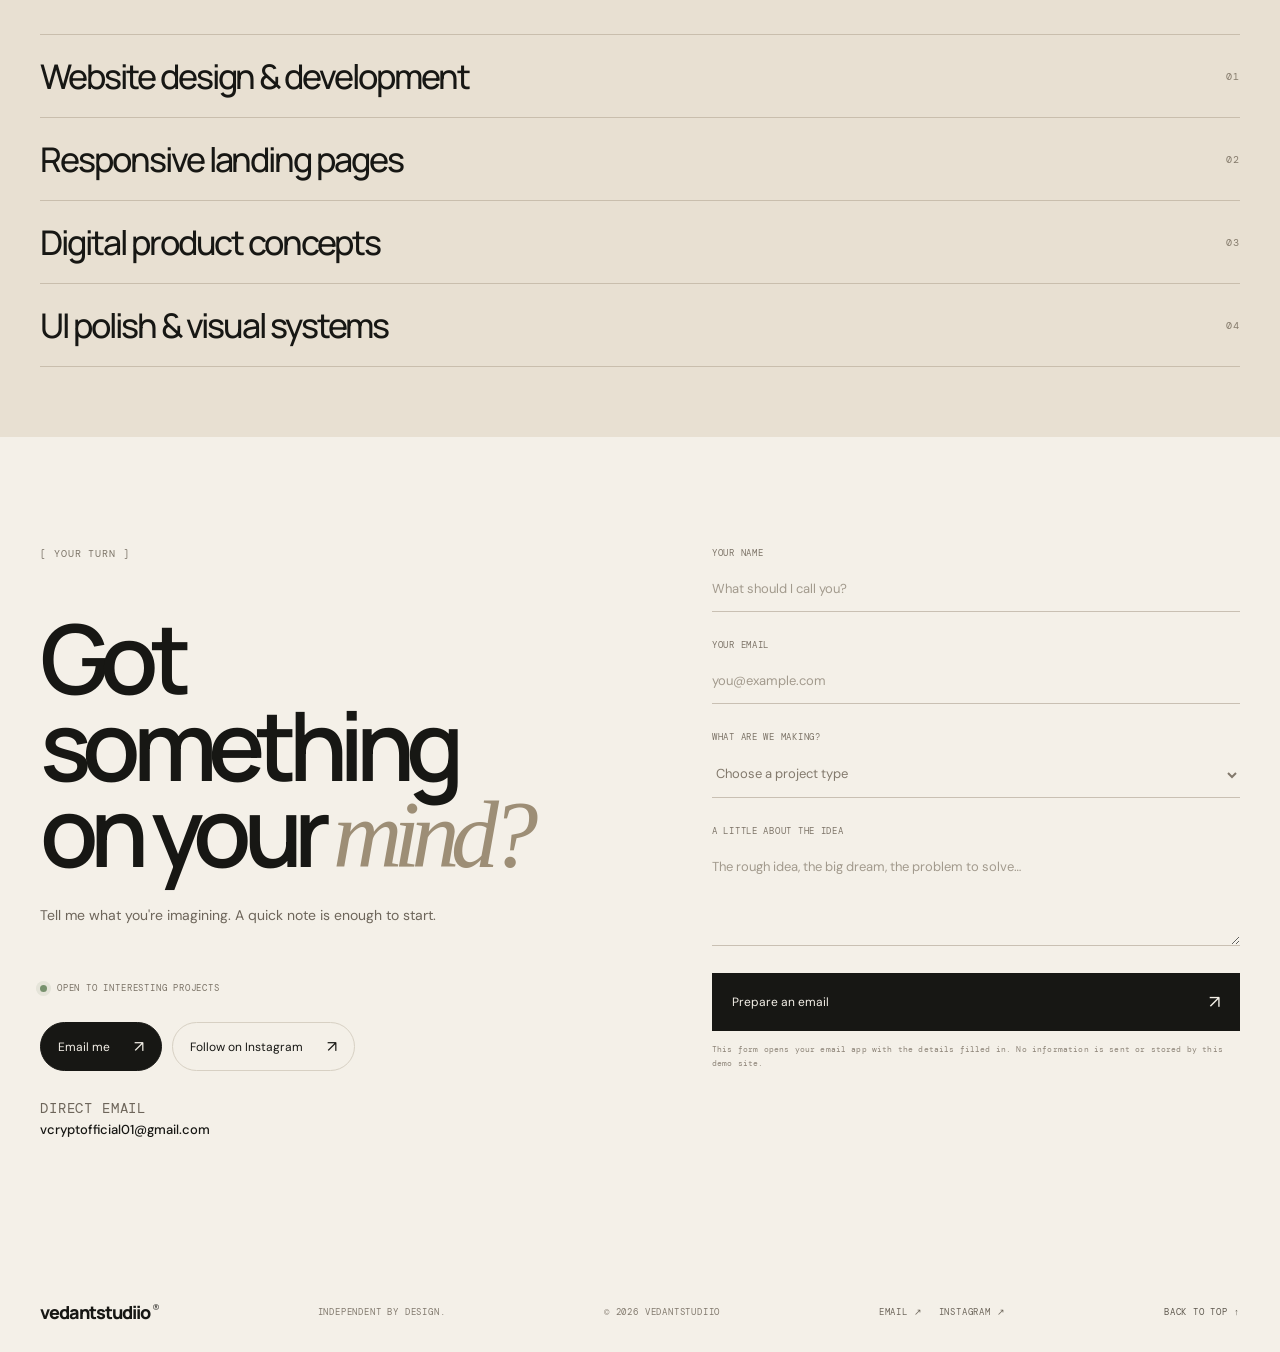
==== commit 08e6612c: "Update complete Vedantstudiio portfolio" ====
--- a/about.html
+++ b/about.html
@@ -1 +1 @@
-<!doctype html><html lang="en"><head><meta charset="utf-8"><meta name="viewport" content="width=device-width,initial-scale=1"><meta name="theme-color" content="#f4f0e8"><meta name="description" content="Meet Vedantstudiio and start a project conversation."><title>Studio / Contact — Vedantstudiio®</title><link rel="preconnect" href="https://fonts.googleapis.com"><link href="https://fonts.googleapis.com/css2?family=DM+Mono:wght@400;500&family=DM+Sans:wght@400;500;600;700&family=Manrope:wght@400;500;600;700;800&display=swap" rel="stylesheet"><link rel="stylesheet" href="styles.css"><script defer src="script.js"></script></head><body><header class="site-header"><a class="wordmark" href="index.html">vedantstudiio<span>®</span></a><nav class="nav" id="nav"><a href="index.html">Home <i>01</i></a><a href="work.html">Selected work <i>02</i></a><a href="lab.html">The lab <i>03</i></a><a class="active" href="about.html">Studio / Contact <i>04</i></a></nav><a class="header-cta" href="#contact">Have a project? <span>↗</span></a><button class="menu-toggle" aria-label="Toggle menu" aria-expanded="false"><span></span><span></span></button></header><main><section class="page-hero shell about-hero"><p class="section-label">[ 04 / THE PERSON BEHIND THE PIXELS ]</p><h1>Small studio.<br><span class="serif-word">Big</span> curiosity.</h1><div class="page-hero-bottom"><p>I'm Vedant Pimple, the person behind Vedantstudiio. I'm learning by building real projects, exploring visual design, and turning ideas into websites that feel considered, clear, and useful.</p><span>DESIGN-MINDED / BUILDING ALWAYS</span></div></section><section class="about-story shell"><div class="about-mark image-slot"><img class="replaceable-image portrait-image" src="assets/vedant.jpg" alt="Portrait of Vedant" onerror="this.classList.add('image-missing')"><span class="image-hint">ADD YOUR PHOTO · assets/vedant.jpg</span><div class="about-mark-inner"><span>V.</span><small>IDEAS<br>IN MOTION</small><b>✳</b></div><span class="about-mark-caption">A WORK IN PROGRESS, BY DESIGN.</span></div><div class="about-copy"><p class="section-label">[ HOW I LIKE TO WORK ]</p><h2>Curious first.<br><span class="serif-word">Intentional</span> always.</h2><p>I'm a curious, design-minded developer who enjoys bringing together clean interfaces, thoughtful details, and practical functionality. I learn by making things, testing what works, and improving the next version.</p><p>Vedantstudiio is my independent digital studio and creative playground. Here I build website concepts for real-world industries, experiment with layouts and interactions, and keep developing my skills in front-end design and development.</p><p>My goal is simple: create digital experiences that look distinctive, work smoothly on every screen, and help a person or business communicate better. I'm early in the journey, but serious about the craft and always looking for the next thing to build.</p><div class="principles"><div><span>01</span><b>Make it clear.</b><p>Good design removes friction.</p></div><div><span>02</span><b>Make it feel right.</b><p>Details create the difference.</p></div><div><span>03</span><b>Keep learning.</b><p>The next version can be better.</p></div></div></div></section><section class="services-band"><div class="shell"><p class="section-label">[ WHAT I CAN HELP BUILD ]</p><div class="service-row"><h3>Website design & development</h3><span>01</span></div><div class="service-row"><h3>Responsive landing pages</h3><span>02</span></div><div class="service-row"><h3>Digital product concepts</h3><span>03</span></div><div class="service-row"><h3>UI polish & visual systems</h3><span>04</span></div></div></section><section class="contact-section shell" id="contact"><div class="contact-intro"><p class="section-label">[ YOUR TURN ]</p><h2>Got something<br>on your <span class="serif-word">mind?</span></h2><p>Tell me what you're imagining. A quick note is enough to start.</p><div class="contact-aside"><span class="status-dot"></span> OPEN TO INTERESTING PROJECTS</div><div class="about-social-actions"><a class="social-action social-action-dark" href="mailto:vcryptofficial01@gmail.com">Email me <span>↗</span></a><a class="social-action" href="https://instagram.com/vedantstudiio?srtk=dDhkZWZseGZianFi" target="_blank" rel="noopener noreferrer">Follow on Instagram <span>↗</span></a></div><p class="contact-email-line">DIRECT EMAIL <a href="mailto:vcryptofficial01@gmail.com">vcryptofficial01@gmail.com</a></p></div><form class="contact-form" id="contact-form"><label for="name">YOUR NAME</label><input id="name" name="name" placeholder="What should I call you?" required><label for="email">YOUR EMAIL</label><input id="email" name="email" type="email" placeholder="you@example.com" required><label for="project">WHAT ARE WE MAKING?</label><select id="project" name="project" required><option value="" disabled selected>Choose a project type</option><option>Business website</option><option>Landing page</option><option>Digital product / concept</option><option>Something else</option></select><label for="message">A LITTLE ABOUT THE IDEA</label><textarea id="message" name="message" rows="4" placeholder="The rough idea, the big dream, the problem to solve…" required></textarea><button class="submit-button" type="submit">Prepare an email <span>↗</span></button><p class="form-note">This form opens your email app with the details filled in. No information is sent or stored by this demo site.</p><p class="form-feedback" id="form-feedback" aria-live="polite"></p></form></section></main><footer class="site-footer shell"><a class="wordmark" href="index.html">vedantstudiio<span>®</span></a><span>INDEPENDENT BY DESIGN.</span><span>© <span data-year>2026</span> VEDANTSTUDIIO</span><div class="footer-social"><a href="mailto:vcryptofficial01@gmail.com">EMAIL ↗</a><a href="https://instagram.com/vedantstudiio?srtk=dDhkZWZseGZianFi" target="_blank" rel="noopener noreferrer">INSTAGRAM ↗</a></div><a href="#top" class="back-top">BACK TO TOP ↑</a></footer></body></html>
+<!doctype html><html lang="en"><head><meta charset="utf-8"><meta name="viewport" content="width=device-width,initial-scale=1"><meta name="theme-color" content="#f4f0e8"><meta name="description" content="Meet Vedantstudiio and start a project conversation."><title>Studio / Contact — Vedantstudiio®</title><link rel="preconnect" href="https://fonts.googleapis.com"><link href="https://fonts.googleapis.com/css2?family=DM+Mono:wght@400;500&family=DM+Sans:wght@400;500;600;700&family=Manrope:wght@400;500;600;700;800&display=swap" rel="stylesheet"><link rel="stylesheet" href="styles.css"><script defer src="script.js"></script></head><body><header class="site-header"><a class="wordmark" href="index.html">vedantstudiio<span>®</span></a><nav class="nav" id="nav"><a href="index.html">Home </a><a href="work.html">Selected work </a><a href="lab.html">The lab </a><a class="active" href="about.html">Studio / Contact </a></nav><a class="header-cta" href="#contact">Have a project? <span>↗</span></a><button class="menu-toggle" aria-label="Toggle menu" aria-expanded="false"><span></span><span></span></button></header><main><section class="page-hero shell about-hero"><p class="section-label">[ 04 / THE PERSON BEHIND THE PIXELS ]</p><h1>Small studio.<br><span class="serif-word">Big</span> curiosity.</h1><div class="page-hero-bottom"><p>I'm Vedant Pimple, the person behind Vedantstudiio. I'm learning by building real projects, exploring visual design, and turning ideas into websites that feel considered, clear, and useful.</p><span>DESIGN-MINDED / BUILDING ALWAYS</span></div></section><section class="about-story shell"><div class="about-mark image-slot"><img class="replaceable-image portrait-image" src="assets/vedant.jpg" alt="Portrait of Vedant" onerror="this.classList.add('image-missing')"><span class="image-hint">ADD YOUR PHOTO · assets/vedant.jpg</span><div class="about-mark-inner"><span>V.</span><small>IDEAS<br>IN MOTION</small><b>✳</b></div><span class="about-mark-caption">A WORK IN PROGRESS, BY DESIGN.</span></div><div class="about-copy"><p class="section-label">[ HOW I LIKE TO WORK ]</p><h2>Curious first.<br><span class="serif-word">Intentional</span> always.</h2><p>I'm a curious, design-minded developer who enjoys bringing together clean interfaces, thoughtful details, and practical functionality. I learn by making things, testing what works, and improving the next version.</p><p>Vedantstudiio is my independent digital studio and creative playground. Here I build website concepts for real-world industries, experiment with layouts and interactions, and keep developing my skills in front-end design and development.</p><p>My goal is simple: create digital experiences that look distinctive, work smoothly on every screen, and help a person or business communicate better. I'm early in the journey, but serious about the craft and always looking for the next thing to build.</p><div class="principles"><div><span>01</span><b>Make it clear.</b><p>Good design removes friction.</p></div><div><span>02</span><b>Make it feel right.</b><p>Details create the difference.</p></div><div><span>03</span><b>Keep learning.</b><p>The next version can be better.</p></div></div></div></section><section class="services-band"><div class="shell"><p class="section-label">[ WHAT I CAN HELP BUILD ]</p><div class="service-row"><h3>Website design & development</h3><span>01</span></div><div class="service-row"><h3>Responsive landing pages</h3><span>02</span></div><div class="service-row"><h3>Digital product concepts</h3><span>03</span></div><div class="service-row"><h3>UI polish & visual systems</h3><span>04</span></div></div></section><section class="contact-section shell" id="contact"><div class="contact-intro"><p class="section-label">[ YOUR TURN ]</p><h2>Got something<br>on your <span class="serif-word">mind?</span></h2><p>Tell me what you're imagining. A quick note is enough to start.</p><div class="contact-aside"><span class="status-dot"></span> OPEN TO INTERESTING PROJECTS</div><div class="about-social-actions"><a class="social-action social-action-dark" href="mailto:vcryptofficial01@gmail.com">Email me <span>↗</span></a><a class="social-action" href="https://instagram.com/vedantstudiio?srtk=dDhkZWZseGZianFi" target="_blank" rel="noopener noreferrer">Follow on Instagram <span>↗</span></a></div><p class="contact-email-line">DIRECT EMAIL <a href="mailto:vcryptofficial01@gmail.com">vcryptofficial01@gmail.com</a></p></div><form class="contact-form" id="contact-form"><label for="name">YOUR NAME</label><input id="name" name="name" placeholder="What should I call you?" required><label for="email">YOUR EMAIL</label><input id="email" name="email" type="email" placeholder="you@example.com" required><label for="project">WHAT ARE WE MAKING?</label><select id="project" name="project" required><option value="" disabled selected>Choose a project type</option><option>Business website</option><option>Landing page</option><option>Digital product / concept</option><option>Something else</option></select><label for="message">A LITTLE ABOUT THE IDEA</label><textarea id="message" name="message" rows="4" placeholder="The rough idea, the big dream, the problem to solve…" required></textarea><button class="submit-button" type="submit">Prepare an email <span>↗</span></button><p class="form-note">This form opens your email app with the details filled in. No information is sent or stored by this demo site.</p><p class="form-feedback" id="form-feedback" aria-live="polite"></p></form></section></main><footer class="site-footer shell"><a class="wordmark" href="index.html">vedantstudiio<span>®</span></a><span>INDEPENDENT BY DESIGN.</span><span>© <span data-year>2026</span> VEDANTSTUDIIO</span><div class="footer-social"><a href="mailto:vcryptofficial01@gmail.com">EMAIL ↗</a><a href="https://instagram.com/vedantstudiio?srtk=dDhkZWZseGZianFi" target="_blank" rel="noopener noreferrer">INSTAGRAM ↗</a></div><a href="#top" class="back-top">BACK TO TOP ↑</a></footer></body></html>
